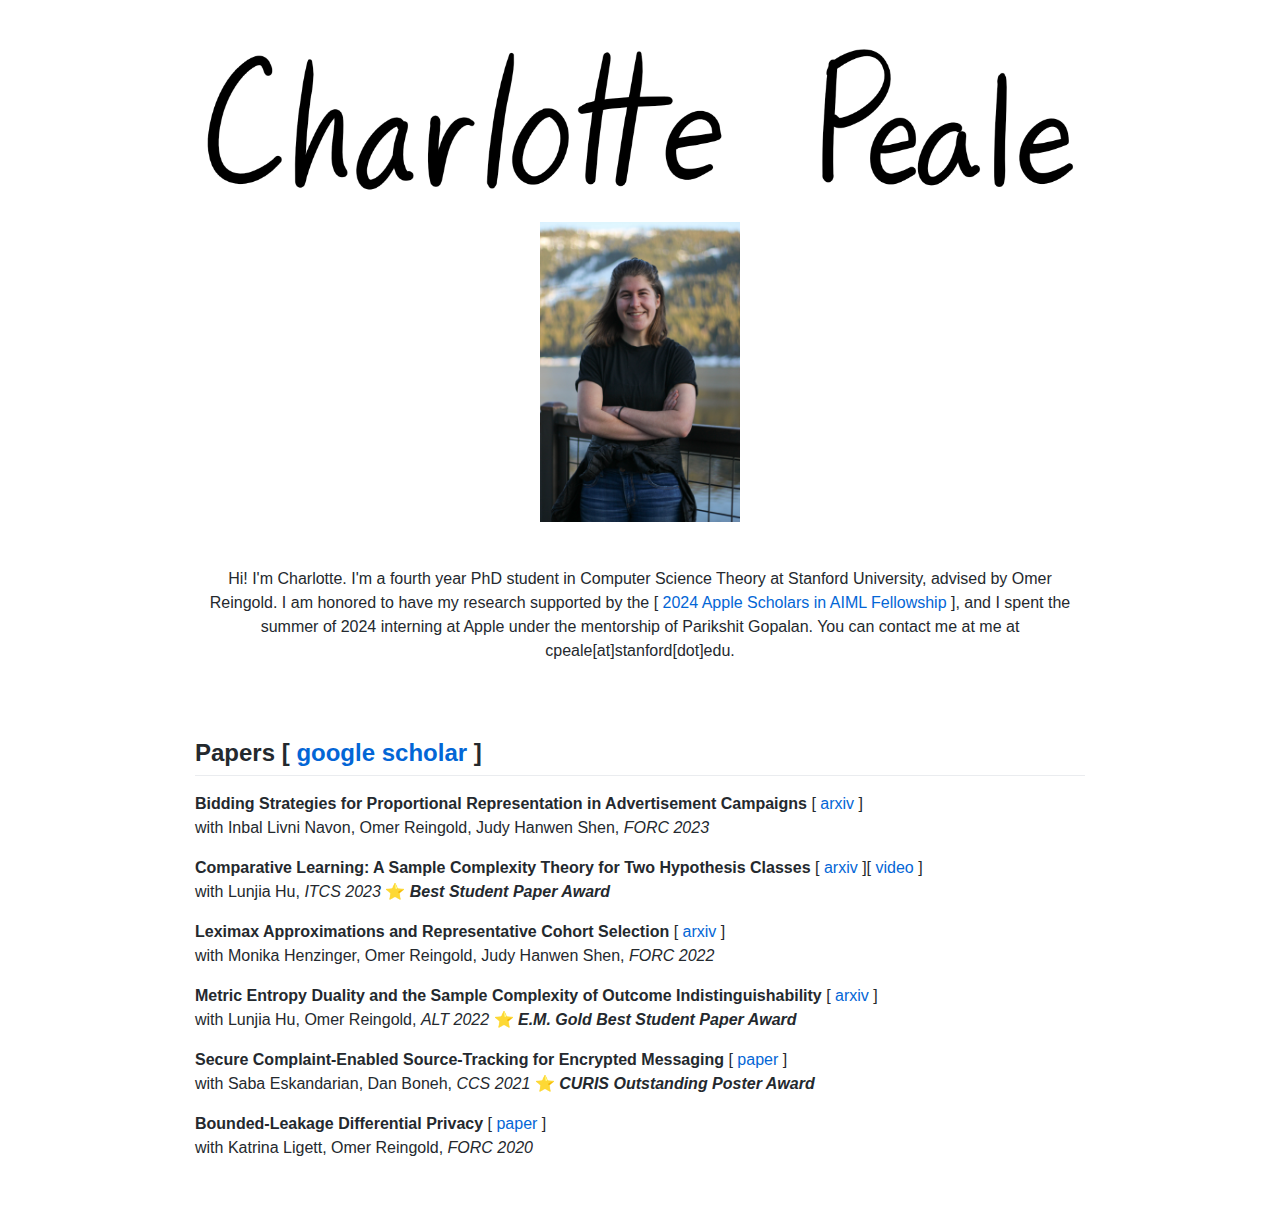
==== index.html @ a4fca71b "Update index.html" ====
<!DOCTYPE html>
<!-- saved from url=(0036)https://khwilson.github.io/TestRepo/ -->
<html><head><meta http-equiv="Content-Type" content="text/html; charset=UTF-8">
    <meta name="google-site-verification" content="NSke2ZAved2YnYrmVUtXbO1bOiIELW4wb2PtXs-U6ws" />
    <meta name="viewport" content="width=device-width, initial-scale=1, minimal-ui">
    <title>Charlotte Peale</title>
    <link rel="stylesheet" href="./index_files/github-markdown.css">
    <style>
      body {
        box-sizing: border-box;
        min-width: 200px;
        max-width: 980px;
        margin: 0 auto;
        padding: 45px;
      }
    </style>
  </head>
  <body><panel class="drweb_select-panel" style="display: none;">
  <div class="drweb_tool-panel">
    <div class="drweb_tool-icon drweb_tool-icon_show" data-co="restore-btn" title="restore"></div>
    <div class="drweb_tool-icon drweb_tool-icon_remove" data-co="remove-btn" title="remove"></div>
    <div class="drweb_fit-btn" data-co="fit-btn" title=""></div>
  </div>
  <span data-co="label">Select the elements you want to hide on this page.</span>
  <div class="drweb_btn" data-co="save">Save</div>
  <div class="drweb_btn" data-co="cancel">Cancel</div>
  <div class="drweb_panel-plug" data-co="plug" style="display: none"></div>
</panel>
    <article class="markdown-body">
      <p align="center">
        <img src='./index_files/name.PNG'>
      </p>

      <p align="center">
        <img src='./index_files/profpic.jpg' width="200" 
     >
      </p>

      <p align='center' style="margin-bottom:2cm;margin-top:1cm;">Hi! I'm Charlotte. I'm a fourth year PhD student in Computer Science Theory at Stanford University, advised by Omer Reingold. I am honored to have my research supported by the [<a href=https://machinelearning.apple.com/updates/apple-scholars-aiml-2024> 2024 Apple Scholars in AIML Fellowship </a>], and I spent the summer of 2024 interning at Apple under the mentorship of Parikshit Gopalan. You can contact me at me at cpeale[at]stanford[dot]edu.
      </p>

	
       <h2>Papers [ <a href="https://scholar.google.com/citations?user=eyzKXlMAAAAJ&hl=en&oi=sra">google scholar</a> ]</h2>
	<p><b>Bidding Strategies for Proportional Representation in Advertisement Campaigns</b> [<a href="https://arxiv.org/abs/2305.13542"> arxiv </a>]
	<br>with Inbal Livni Navon, Omer Reingold, Judy Hanwen Shen, <i>FORC 2023</i></p>

	<p> <b>Comparative Learning: A Sample Complexity Theory for Two Hypothesis Classes</b> [<a href="https://arxiv.org/abs/2211.09101"> arxiv </a>][<a href="https://www.youtube.com/watch?v=dEb4eYFjkvY"> video </a>]
	<br>with Lunjia Hu, <I>ITCS 2023</i>    &#11088;  <b><i>Best Student Paper Award</i></b></p>
	
	<p><b>Leximax Approximations and Representative Cohort Selection</b> [<a href="https://arxiv.org/abs/2205.01157"> arxiv </a>]
	<br>with Monika Henzinger, Omer Reingold, Judy Hanwen Shen, <i>FORC 2022</i></p>

	<p><b>Metric Entropy Duality and the Sample Complexity of Outcome Indistinguishability</b> [<a href="https://arxiv.org/abs/2203.04536"> arxiv </a>]
	<br>with Lunjia Hu, Omer Reingold, <i>ALT 2022</i> &#11088;  <b><i>E.M. Gold Best Student Paper Award</i></b></p>

	<p><b>Secure Complaint-Enabled Source-Tracking for Encrypted Messaging</b> [<a href="https://dl.acm.org/doi/10.1145/3460120.3484539#:~:text=Source%2Dtracking%20enables%20messaging%20platforms,the%20source%20can%20be%20identified."> paper </a>]
	<br>with Saba Eskandarian, Dan Boneh, <i>CCS 2021</I> &#11088;  <b><i>CURIS Outstanding Poster Award</i></b></p>

	<p><b>Bounded-Leakage Differential Privacy</b> [<a href="https://drops.dagstuhl.de/opus/volltexte/2020/12026/"> paper </a>]
	<br>with Katrina Ligett, Omer Reingold, <i>FORC 2020</i></p>
      
	<!--
      <div class="container">
        <div class="icon">
          <a href = 'pages/research.html'>
            <img src="./index_files/research.jpg">
          </a>
        </div>
        <div class="icon">
          <a href = 'pages/coursework.html'>
            <img src="./index_files/coursework_icon.jpg">
          </a>
        </div>
        <div class="icon">
          <a href = 'pages/employment.html'>
            <img src="./index_files/employment_icon.jpg">
          </a>
        </div>
      </div>
     -->
    </article>


</body></html>
---- index_files/github-markdown.css ----
/* Thanks to https://github.com/sindresorhus/github-markdown-css
 * MIT License
 */

@font-face {
  font-family: octicons-link;
  src: url([data-uri]) format('woff');
}

/*.container > div {
    display: inline-block;
    display: -moz-inline-box;
    /*display: inline; /* For IE7 */
  /*  zoom: 1; /* Trigger hasLayout */
  /*  width: 25%;
    text-align: center;
}*/

.container {
  display: flex;
  justify-content: space-evenly;
}

.icon {
  width: 20%;
}

.icon img {
  -webkit-transform: rotate(0) scale(1);
	transform: rotate(0) scale(1);
	-webkit-transition: .3s ease-in-out;
	transition: .3s ease-in-out;
}

.icon:hover img {
  -webkit-transform: rotate(-5deg) scale(1);
	transform: rotate(-5deg) scale(1);
}

.markdown-body {
  -ms-text-size-adjust: 100%;
  -webkit-text-size-adjust: 100%;
  line-height: 1.5;
  color: #24292e;
  font-family: -apple-system, BlinkMacSystemFont, "Segoe UI", Helvetica, Arial, sans-serif, "Apple Color Emoji", "Segoe UI Emoji", "Segoe UI Symbol";
  font-size: 16px;
  line-height: 1.5;
  word-wrap: break-word;
}

.markdown-body .pl-c {
  color: #6a737d;
}

.markdown-body .pl-c1,
.markdown-body .pl-s .pl-v {
  color: #005cc5;
}

.markdown-body .pl-e,
.markdown-body .pl-en {
  color: #6f42c1;
}

.markdown-body .pl-smi,
.markdown-body .pl-s .pl-s1 {
  color: #24292e;
}

.markdown-body .pl-ent {
  color: #22863a;
}

.markdown-body .pl-k {
  color: #d73a49;
}

.markdown-body .pl-s,
.markdown-body .pl-pds,
.markdown-body .pl-s .pl-pse .pl-s1,
.markdown-body .pl-sr,
.markdown-body .pl-sr .pl-cce,
.markdown-body .pl-sr .pl-sre,
.markdown-body .pl-sr .pl-sra {
  color: #032f62;
}

.markdown-body .pl-v,
.markdown-body .pl-smw {
  color: #e36209;
}

.markdown-body .pl-bu {
  color: #b31d28;
}

.markdown-body .pl-ii {
  color: #fafbfc;
  background-color: #b31d28;
}

.markdown-body .pl-c2 {
  color: #fafbfc;
  background-color: #d73a49;
}

.markdown-body .pl-c2::before {
  content: "^M";
}

.markdown-body .pl-sr .pl-cce {
  font-weight: bold;
  color: #22863a;
}

.markdown-body .pl-ml {
  color: #735c0f;
}

.markdown-body .pl-mh,
.markdown-body .pl-mh .pl-en,
.markdown-body .pl-ms {
  font-weight: bold;
  color: #005cc5;
}

.markdown-body .pl-mi {
  font-style: italic;
  color: #24292e;
}

.markdown-body .pl-mb {
  font-weight: bold;
  color: #24292e;
}

.markdown-body .pl-md {
  color: #b31d28;
  background-color: #ffeef0;
}

.markdown-body .pl-mi1 {
  color: #22863a;
  background-color: #f0fff4;
}

.markdown-body .pl-mc {
  color: #e36209;
  background-color: #ffebda;
}

.markdown-body .pl-mi2 {
  color: #f6f8fa;
  background-color: #005cc5;
}

.markdown-body .pl-mdr {
  font-weight: bold;
  color: #6f42c1;
}

.markdown-body .pl-ba {
  color: #586069;
}

.markdown-body .pl-sg {
  color: #959da5;
}

.markdown-body .pl-corl {
  text-decoration: underline;
  color: #032f62;
}

.markdown-body .octicon {
  display: inline-block;
  vertical-align: text-top;
  fill: currentColor;
}

.markdown-body a {
  background-color: transparent;
}

.markdown-body a:active,
.markdown-body a:hover {
  outline-width: 0;
}

.markdown-body strong {
  font-weight: inherit;
}

.markdown-body strong {
  font-weight: bolder;
}

.markdown-body h1 {
  font-size: 2em;
  margin: 0.67em 0;
}

.markdown-body img {
  border-style: none;
}

.markdown-body code,
.markdown-body kbd,
.markdown-body pre {
  font-family: monospace, monospace;
  font-size: 1em;
}

.markdown-body hr {
  box-sizing: content-box;
  height: 0;
  overflow: visible;
}

.markdown-body input {
  font: inherit;
  margin: 0;
}

.markdown-body input {
  overflow: visible;
}

.markdown-body [type="checkbox"] {
  box-sizing: border-box;
  padding: 0;
}

.markdown-body * {
  box-sizing: border-box;
}

.markdown-body input {
  font-family: inherit;
  font-size: inherit;
  line-height: inherit;
}

.markdown-body a {
  color: #0366d6;
  text-decoration: none;
}

.markdown-body a:hover {
  text-decoration: underline;
}

.markdown-body strong {
  font-weight: 600;
}

.markdown-body hr {
  height: 0;
  margin: 15px 0;
  overflow: hidden;
  background: transparent;
  border: 0;
  border-bottom: 1px solid #dfe2e5;
}

.markdown-body hr::before {
  display: table;
  content: "";
}

.markdown-body hr::after {
  display: table;
  clear: both;
  content: "";
}

.markdown-body table {
  border-spacing: 0;
  border-collapse: collapse;
}

.markdown-body td,
.markdown-body th {
  padding: 0;
}

.markdown-body h1,
.markdown-body h2,
.markdown-body h3,
.markdown-body h4,
.markdown-body h5,
.markdown-body h6 {
  margin-top: 0;
  margin-bottom: 0;
}

.markdown-body h1 {
  font-size: 32px;
  font-weight: 600;
}

.markdown-body h2 {
  font-size: 24px;
  font-weight: 600;
}

.markdown-body h3 {
  font-size: 20px;
  font-weight: 600;
}

.markdown-body h4 {
  font-size: 16px;
  font-weight: 600;
}

.markdown-body h5 {
  font-size: 14px;
  font-weight: 600;
}

.markdown-body h6 {
  font-size: 12px;
  font-weight: 600;
}

.markdown-body p {
  margin-top: 0;
  margin-bottom: 10px;
}

.markdown-body blockquote {
  margin: 0;
}

.markdown-body ul,
.markdown-body ol {
  padding-left: 0;
  margin-top: 0;
  margin-bottom: 0;
}

.markdown-body ol ol,
.markdown-body ul ol {
  list-style-type: lower-roman;
}

.markdown-body ul ul ol,
.markdown-body ul ol ol,
.markdown-body ol ul ol,
.markdown-body ol ol ol {
  list-style-type: lower-alpha;
}

.markdown-body dd {
  margin-left: 0;
}

.markdown-body code {
  font-family: "SFMono-Regular", Consolas, "Liberation Mono", Menlo, Courier, monospace;
  font-size: 12px;
}

.markdown-body pre {
  margin-top: 0;
  margin-bottom: 0;
  font-family: "SFMono-Regular", Consolas, "Liberation Mono", Menlo, Courier, monospace;
  font-size: 12px;
}

.markdown-body .octicon {
  vertical-align: text-bottom;
}

.markdown-body .pl-0 {
  padding-left: 0 !important;
}

.markdown-body .pl-1 {
  padding-left: 4px !important;
}

.markdown-body .pl-2 {
  padding-left: 8px !important;
}

.markdown-body .pl-3 {
  padding-left: 16px !important;
}

.markdown-body .pl-4 {
  padding-left: 24px !important;
}

.markdown-body .pl-5 {
  padding-left: 32px !important;
}

.markdown-body .pl-6 {
  padding-left: 40px !important;
}

.markdown-body::before {
  display: table;
  content: "";
}

.markdown-body::after {
  display: table;
  clear: both;
  content: "";
}

.markdown-body>*:first-child {
  margin-top: 0 !important;
}

.markdown-body>*:last-child {
  margin-bottom: 0 !important;
}

.markdown-body a:not([href]) {
  color: inherit;
  text-decoration: none;
}

.markdown-body .anchor {
  float: left;
  padding-right: 4px;
  margin-left: -20px;
  line-height: 1;
}

.markdown-body .anchor:focus {
  outline: none;
}

.markdown-body p,
.markdown-body blockquote,
.markdown-body ul,
.markdown-body ol,
.markdown-body dl,
.markdown-body table,
.markdown-body pre {
  margin-top: 0;
  margin-bottom: 16px;
}

.markdown-body hr {
  height: 0.25em;
  padding: 0;
  margin: 24px 0;
  background-color: #e1e4e8;
  border: 0;
}

.markdown-body blockquote {
  padding: 0 1em;
  color: #6a737d;
  border-left: 0.25em solid #dfe2e5;
}

.markdown-body blockquote>:first-child {
  margin-top: 0;
}

.markdown-body blockquote>:last-child {
  margin-bottom: 0;
}

.markdown-body kbd {
  display: inline-block;
  padding: 3px 5px;
  font-size: 11px;
  line-height: 10px;
  color: #444d56;
  vertical-align: middle;
  background-color: #fafbfc;
  border: solid 1px #c6cbd1;
  border-bottom-color: #959da5;
  border-radius: 3px;
  box-shadow: inset 0 -1px 0 #959da5;
}

.markdown-body h1,
.markdown-body h2,
.markdown-body h3,
.markdown-body h4,
.markdown-body h5,
.markdown-body h6 {
  margin-top: 24px;
  margin-bottom: 16px;
  font-weight: 600;
  line-height: 1.25;
}

.markdown-body h1 .octicon-link,
.markdown-body h2 .octicon-link,
.markdown-body h3 .octicon-link,
.markdown-body h4 .octicon-link,
.markdown-body h5 .octicon-link,
.markdown-body h6 .octicon-link {
  color: #1b1f23;
  vertical-align: middle;
  visibility: hidden;
}

.markdown-body h1:hover .anchor,
.markdown-body h2:hover .anchor,
.markdown-body h3:hover .anchor,
.markdown-body h4:hover .anchor,
.markdown-body h5:hover .anchor,
.markdown-body h6:hover .anchor {
  text-decoration: none;
}

.markdown-body h1:hover .anchor .octicon-link,
.markdown-body h2:hover .anchor .octicon-link,
.markdown-body h3:hover .anchor .octicon-link,
.markdown-body h4:hover .anchor .octicon-link,
.markdown-body h5:hover .anchor .octicon-link,
.markdown-body h6:hover .anchor .octicon-link {
  visibility: visible;
}

.markdown-body h1 {
  padding-bottom: 0.3em;
  font-size: 2em;
  border-bottom: 1px solid #eaecef;
}

.markdown-body h2 {
  padding-bottom: 0.3em;
  font-size: 1.5em;
  border-bottom: 1px solid #eaecef;
}

.markdown-body h3 {
  font-size: 1.25em;
}

.markdown-body h4 {
  font-size: 1em;
}

.markdown-body h5 {
  font-size: 0.875em;
}

.markdown-body h6 {
  font-size: 0.85em;
  color: #6a737d;
}

.markdown-body ul,
.markdown-body ol {
  padding-left: 2em;
}

.markdown-body ul ul,
.markdown-body ul ol,
.markdown-body ol ol,
.markdown-body ol ul {
  margin-top: 0;
  margin-bottom: 0;
}

.markdown-body li {
  word-wrap: break-all;
}

.markdown-body li>p {
  margin-top: 16px;
}

.markdown-body li+li {
  margin-top: 0.25em;
}

.markdown-body dl {
  padding: 0;
}

.markdown-body dl dt {
  padding: 0;
  margin-top: 16px;
  font-size: 1em;
  font-style: italic;
  font-weight: 600;
}

.markdown-body dl dd {
  padding: 0 16px;
  margin-bottom: 16px;
}

.markdown-body table {
  display: block;
  width: 100%;
  overflow: auto;
}

.markdown-body table th {
  font-weight: 600;
}

.markdown-body table th,
.markdown-body table td {
  padding: 6px 13px;
  border: 1px solid #dfe2e5;
}

.markdown-body table tr {
  background-color: #fff;
  border-top: 1px solid #c6cbd1;
}

.markdown-body table tr:nth-child(2n) {
  background-color: #f6f8fa;
}

.markdown-body img {
  max-width: 100%;
  box-sizing: content-box;
  background-color: #fff;
}

.markdown-body img[align=right] {
  padding-left: 20px;
}

.markdown-body img[align=left] {
  padding-right: 20px;
}

.markdown-body code {
  padding: 0.2em 0.4em;
  margin: 0;
  font-size: 85%;
  background-color: rgba(27,31,35,0.05);
  border-radius: 3px;
}

.markdown-body pre {
  word-wrap: normal;
}

.markdown-body pre>code {
  padding: 0;
  margin: 0;
  font-size: 100%;
  word-break: normal;
  white-space: pre;
  background: transparent;
  border: 0;
}

.markdown-body .highlight {
  margin-bottom: 16px;
}

.markdown-body .highlight pre {
  margin-bottom: 0;
  word-break: normal;
}

.markdown-body .highlight pre,
.markdown-body pre {
  padding: 16px;
  overflow: auto;
  font-size: 85%;
  line-height: 1.45;
  background-color: #f6f8fa;
  border-radius: 3px;
}

.markdown-body pre code {
  display: inline;
  max-width: auto;
  padding: 0;
  margin: 0;
  overflow: visible;
  line-height: inherit;
  word-wrap: normal;
  background-color: transparent;
  border: 0;
}

.markdown-body .full-commit .btn-outline:not(:disabled):hover {
  color: #005cc5;
  border-color: #005cc5;
}

.markdown-body kbd {
  display: inline-block;
  padding: 3px 5px;
  font: 11px "SFMono-Regular", Consolas, "Liberation Mono", Menlo, Courier, monospace;
  line-height: 10px;
  color: #444d56;
  vertical-align: middle;
  background-color: #fafbfc;
  border: solid 1px #d1d5da;
  border-bottom-color: #c6cbd1;
  border-radius: 3px;
  box-shadow: inset 0 -1px 0 #c6cbd1;
}

.markdown-body :checked+.radio-label {
  position: relative;
  z-index: 1;
  border-color: #0366d6;
}

.markdown-body .task-list-item {
  list-style-type: none;
}

.markdown-body .task-list-item+.task-list-item {
  margin-top: 3px;
}

.markdown-body .task-list-item input {
  margin: 0 0.2em 0.25em -1.6em;
  vertical-align: middle;
}

.markdown-body hr {
  border-bottom-color: #eee;
}
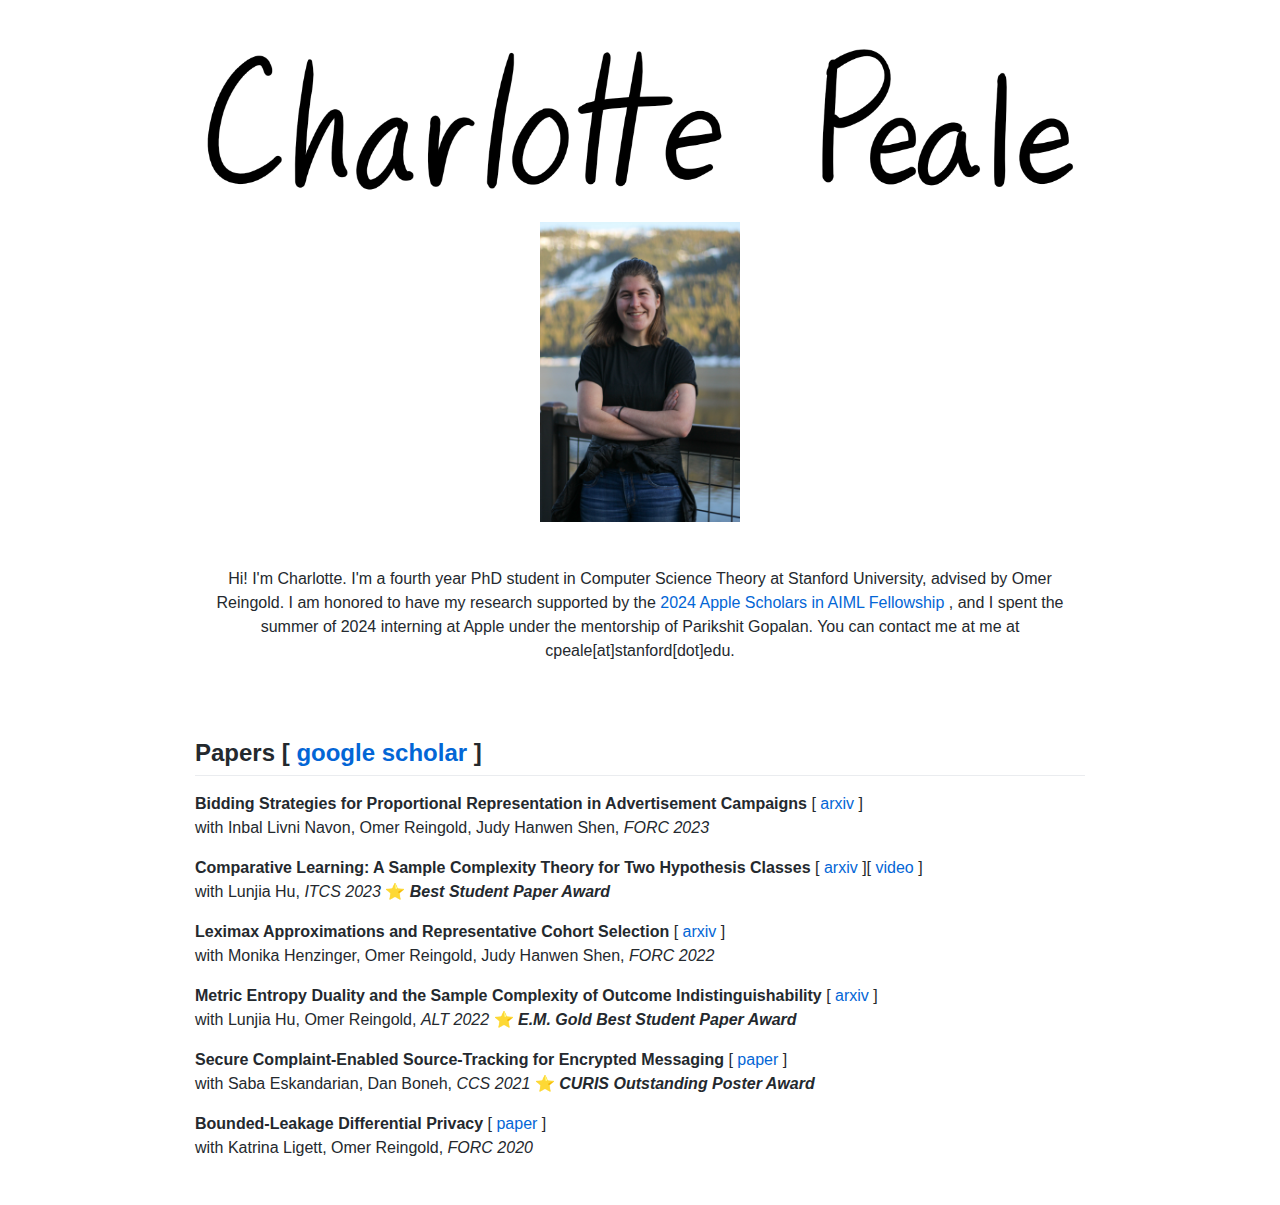
==== commit c86e62b7: "Update index.html" ====
--- a/index.html
+++ b/index.html
@@ -36,7 +36,7 @@
      >
       </p>
 
-      <p align='center' style="margin-bottom:2cm;margin-top:1cm;">Hi! I'm Charlotte. I'm a fourth year PhD student in Computer Science Theory at Stanford University, advised by Omer Reingold. I am honored to have my research supported by the [<a href=https://machinelearning.apple.com/updates/apple-scholars-aiml-2024> 2024 Apple Scholars in AIML Fellowship </a>], and I spent the summer of 2024 interning at Apple under the mentorship of Parikshit Gopalan. You can contact me at me at cpeale[at]stanford[dot]edu.
+      <p align='center' style="margin-bottom:2cm;margin-top:1cm;">Hi! I'm Charlotte. I'm a fourth year PhD student in Computer Science Theory at Stanford University, advised by Omer Reingold. I am honored to have my research supported by the <a href=https://machinelearning.apple.com/updates/apple-scholars-aiml-2024> 2024 Apple Scholars in AIML Fellowship </a>, and I spent the summer of 2024 interning at Apple under the mentorship of Parikshit Gopalan. You can contact me at me at cpeale[at]stanford[dot]edu.
       </p>
 
 	
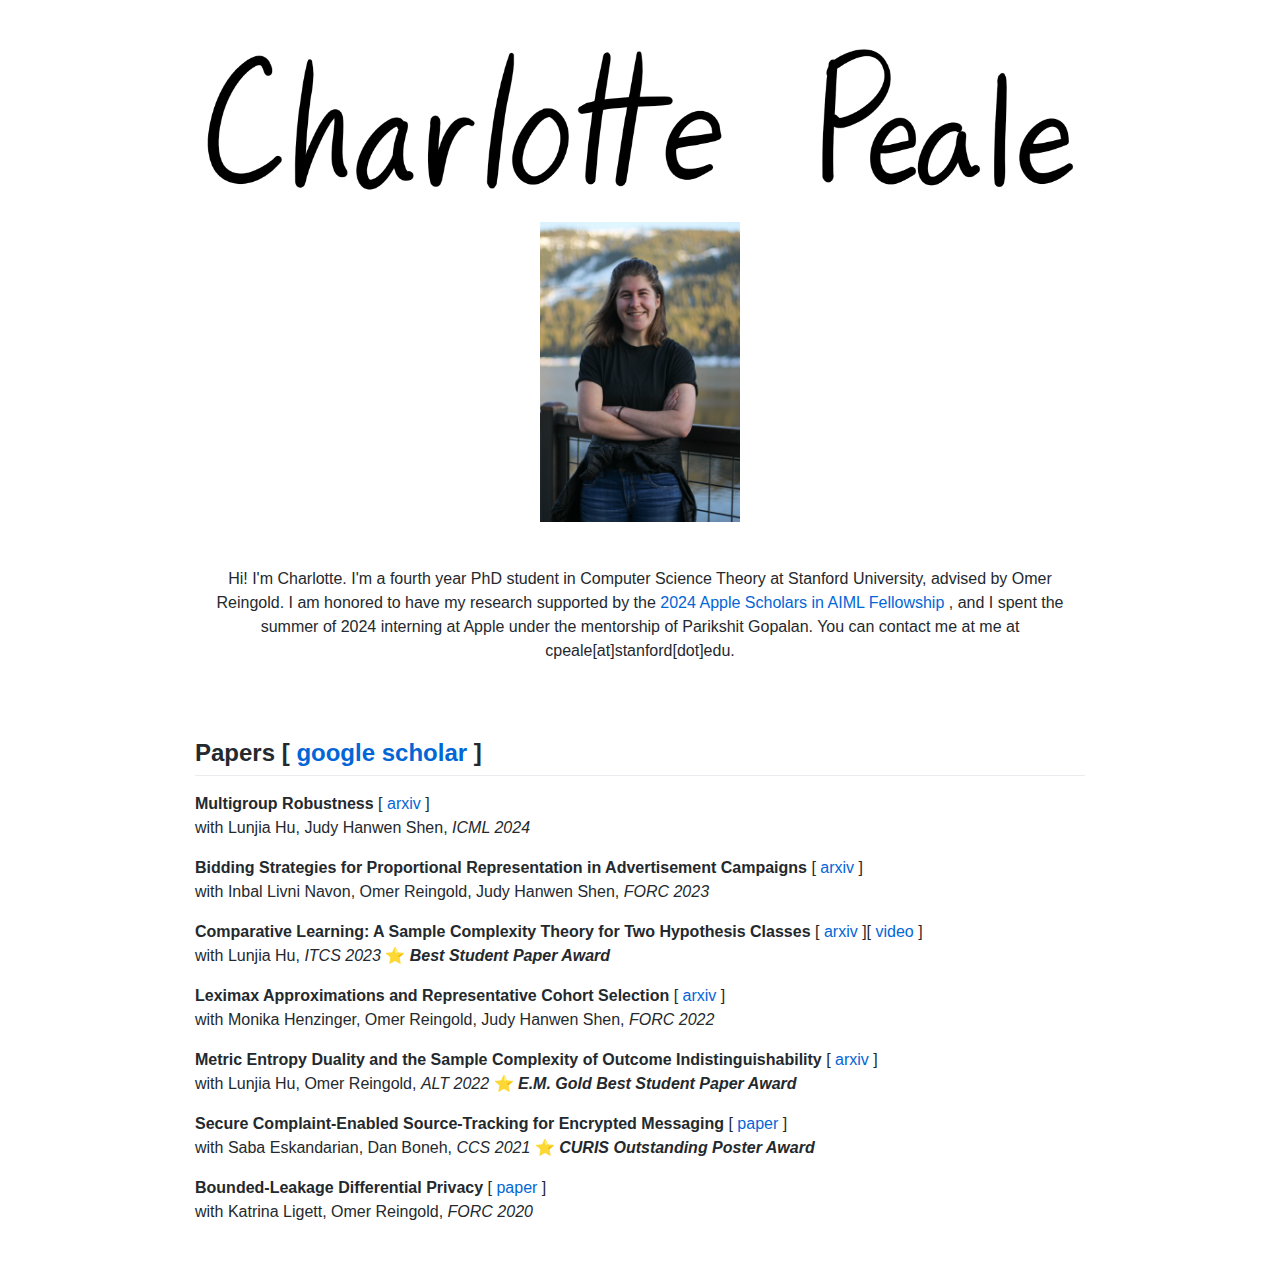
==== commit b5f09260: "Update index.html" ====
--- a/index.html
+++ b/index.html
@@ -41,6 +41,9 @@
 
 	
        <h2>Papers [ <a href="https://scholar.google.com/citations?user=eyzKXlMAAAAJ&hl=en&oi=sra">google scholar</a> ]</h2>
+	<p><b>Multigroup Robustness</b> [<a href="https://arxiv.org/abs/2405.00614"> arxiv </a>]
+	<br>with Lunjia Hu, Judy Hanwen Shen, <i>ICML 2024</i></p>
+	    
 	<p><b>Bidding Strategies for Proportional Representation in Advertisement Campaigns</b> [<a href="https://arxiv.org/abs/2305.13542"> arxiv </a>]
 	<br>with Inbal Livni Navon, Omer Reingold, Judy Hanwen Shen, <i>FORC 2023</i></p>
 
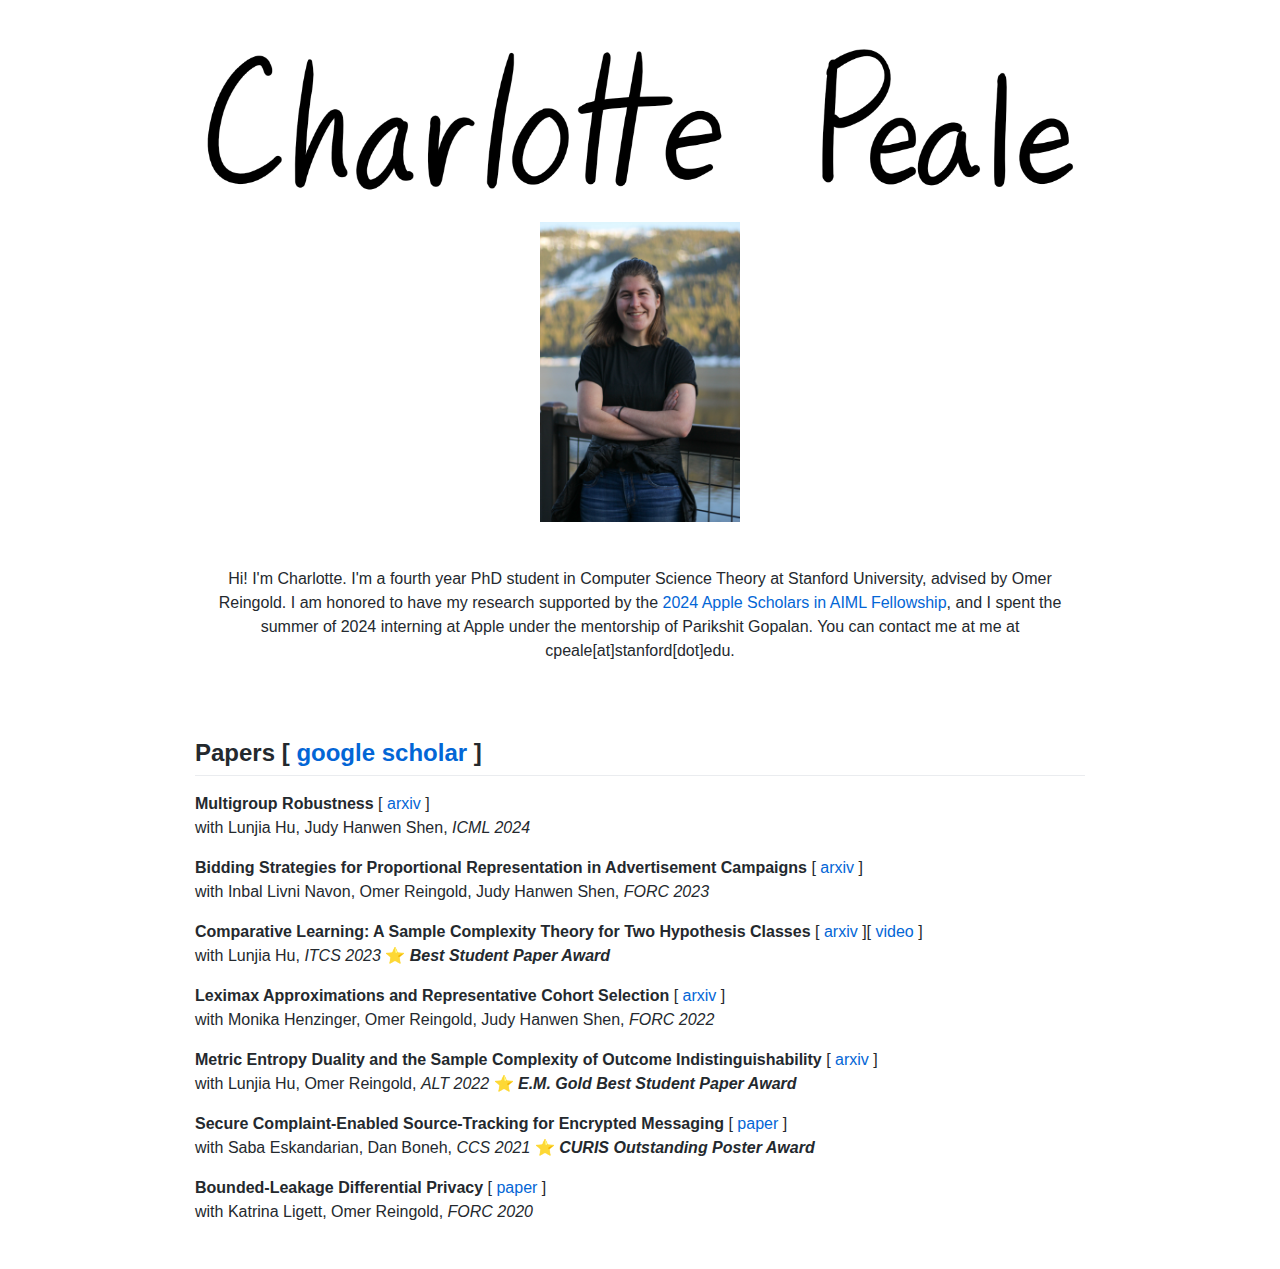
==== commit 65f8682b: "Update index.html" ====
--- a/index.html
+++ b/index.html
@@ -36,7 +36,7 @@
      >
       </p>
 
-      <p align='center' style="margin-bottom:2cm;margin-top:1cm;">Hi! I'm Charlotte. I'm a fourth year PhD student in Computer Science Theory at Stanford University, advised by Omer Reingold. I am honored to have my research supported by the <a href=https://machinelearning.apple.com/updates/apple-scholars-aiml-2024> 2024 Apple Scholars in AIML Fellowship </a>, and I spent the summer of 2024 interning at Apple under the mentorship of Parikshit Gopalan. You can contact me at me at cpeale[at]stanford[dot]edu.
+      <p align='center' style="margin-bottom:2cm;margin-top:1cm;">Hi! I'm Charlotte. I'm a fourth year PhD student in Computer Science Theory at Stanford University, advised by Omer Reingold. I am honored to have my research supported by the <a href=https://machinelearning.apple.com/updates/apple-scholars-aiml-2024>2024 Apple Scholars in AIML Fellowship</a>, and I spent the summer of 2024 interning at Apple under the mentorship of Parikshit Gopalan. You can contact me at me at cpeale[at]stanford[dot]edu.
       </p>
 
 	
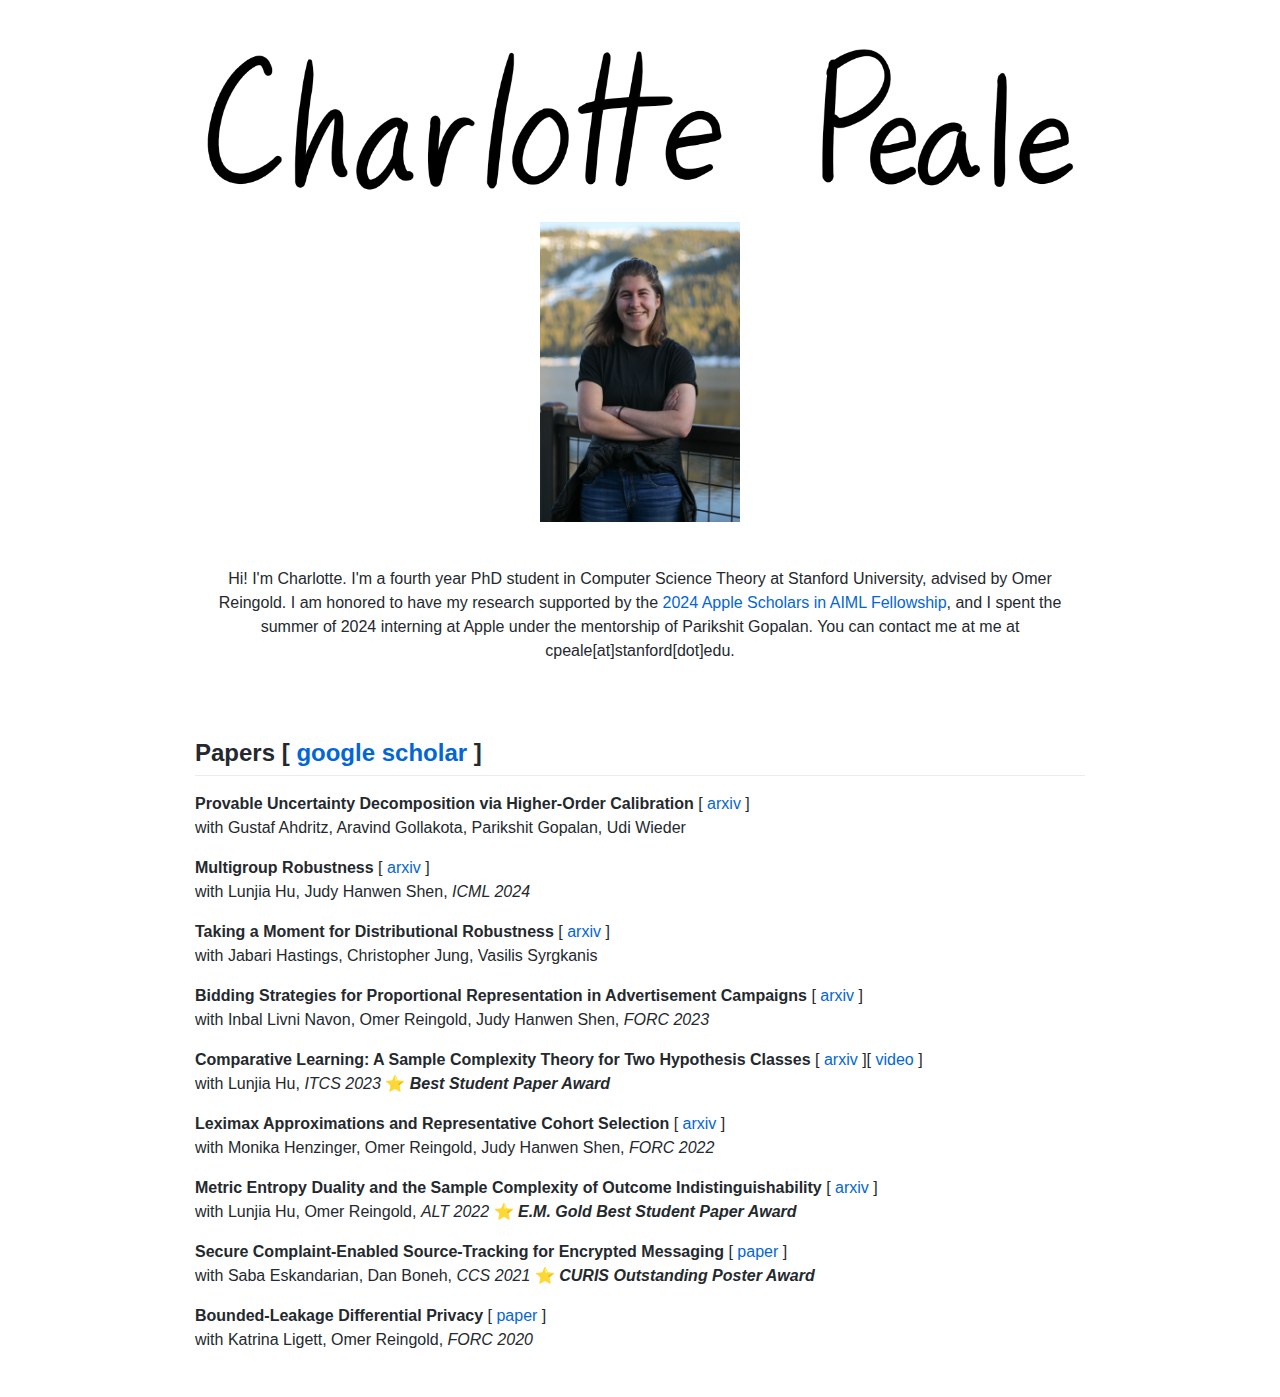
==== commit 880a49cc: "Update index.html" ====
--- a/index.html
+++ b/index.html
@@ -41,8 +41,14 @@
 
 	
        <h2>Papers [ <a href="https://scholar.google.com/citations?user=eyzKXlMAAAAJ&hl=en&oi=sra">google scholar</a> ]</h2>
+	<p><b>Provable Uncertainty Decomposition via Higher-Order Calibration</b> [<a href="https://arxiv.org/abs/2412.18808"> arxiv </a>]
+	<br>with Gustaf Ahdritz, Aravind Gollakota, Parikshit Gopalan, Udi Wieder</p>
+	    
 	<p><b>Multigroup Robustness</b> [<a href="https://arxiv.org/abs/2405.00614"> arxiv </a>]
 	<br>with Lunjia Hu, Judy Hanwen Shen, <i>ICML 2024</i></p>
+
+	<p><b>Taking a Moment for Distributional Robustness</b> [<a href="https://arxiv.org/abs/2405.05461"> arxiv </a>]
+	<br>with Jabari Hastings, Christopher Jung, Vasilis Syrgkanis</p>
 	    
 	<p><b>Bidding Strategies for Proportional Representation in Advertisement Campaigns</b> [<a href="https://arxiv.org/abs/2305.13542"> arxiv </a>]
 	<br>with Inbal Livni Navon, Omer Reingold, Judy Hanwen Shen, <i>FORC 2023</i></p>
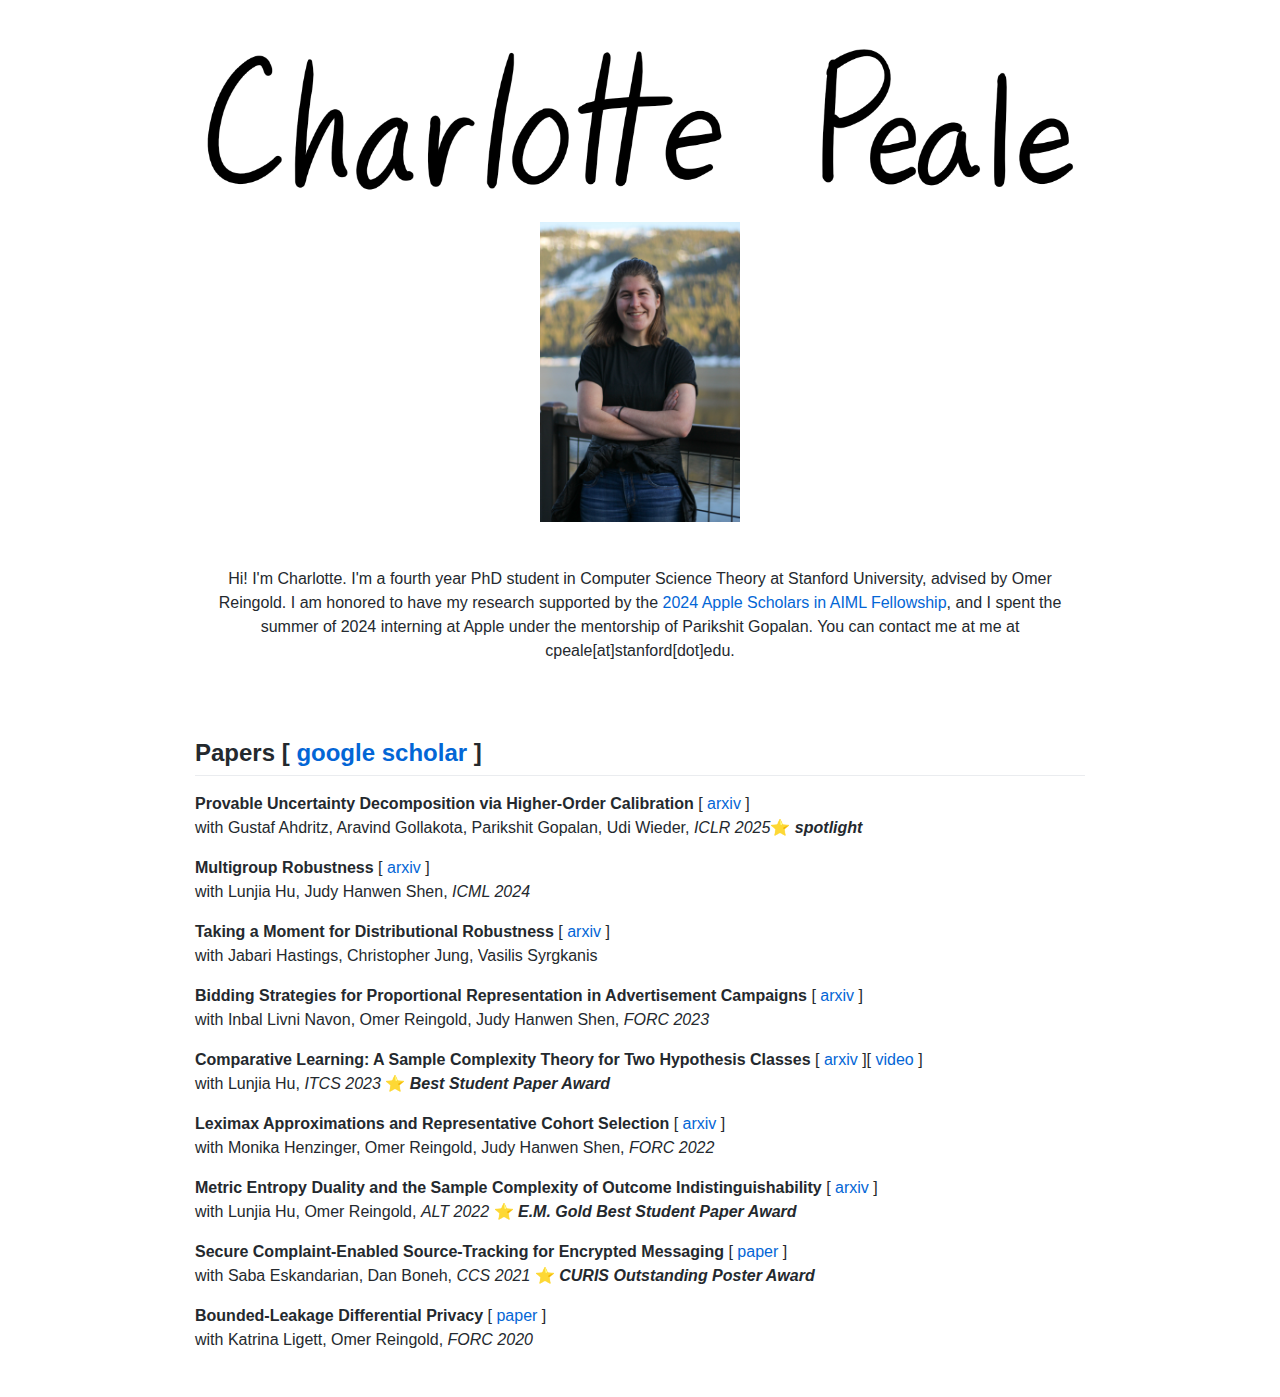
==== commit 9d3b1fb2: "Update index.html" ====
--- a/index.html
+++ b/index.html
@@ -42,7 +42,7 @@
 	
        <h2>Papers [ <a href="https://scholar.google.com/citations?user=eyzKXlMAAAAJ&hl=en&oi=sra">google scholar</a> ]</h2>
 	<p><b>Provable Uncertainty Decomposition via Higher-Order Calibration</b> [<a href="https://arxiv.org/abs/2412.18808"> arxiv </a>]
-	<br>with Gustaf Ahdritz, Aravind Gollakota, Parikshit Gopalan, Udi Wieder</p>
+	<br>with Gustaf Ahdritz, Aravind Gollakota, Parikshit Gopalan, Udi Wieder, <i>ICLR 2025</i>&#11088;  <b><i>spotlight</i></b></p>
 	    
 	<p><b>Multigroup Robustness</b> [<a href="https://arxiv.org/abs/2405.00614"> arxiv </a>]
 	<br>with Lunjia Hu, Judy Hanwen Shen, <i>ICML 2024</i></p>
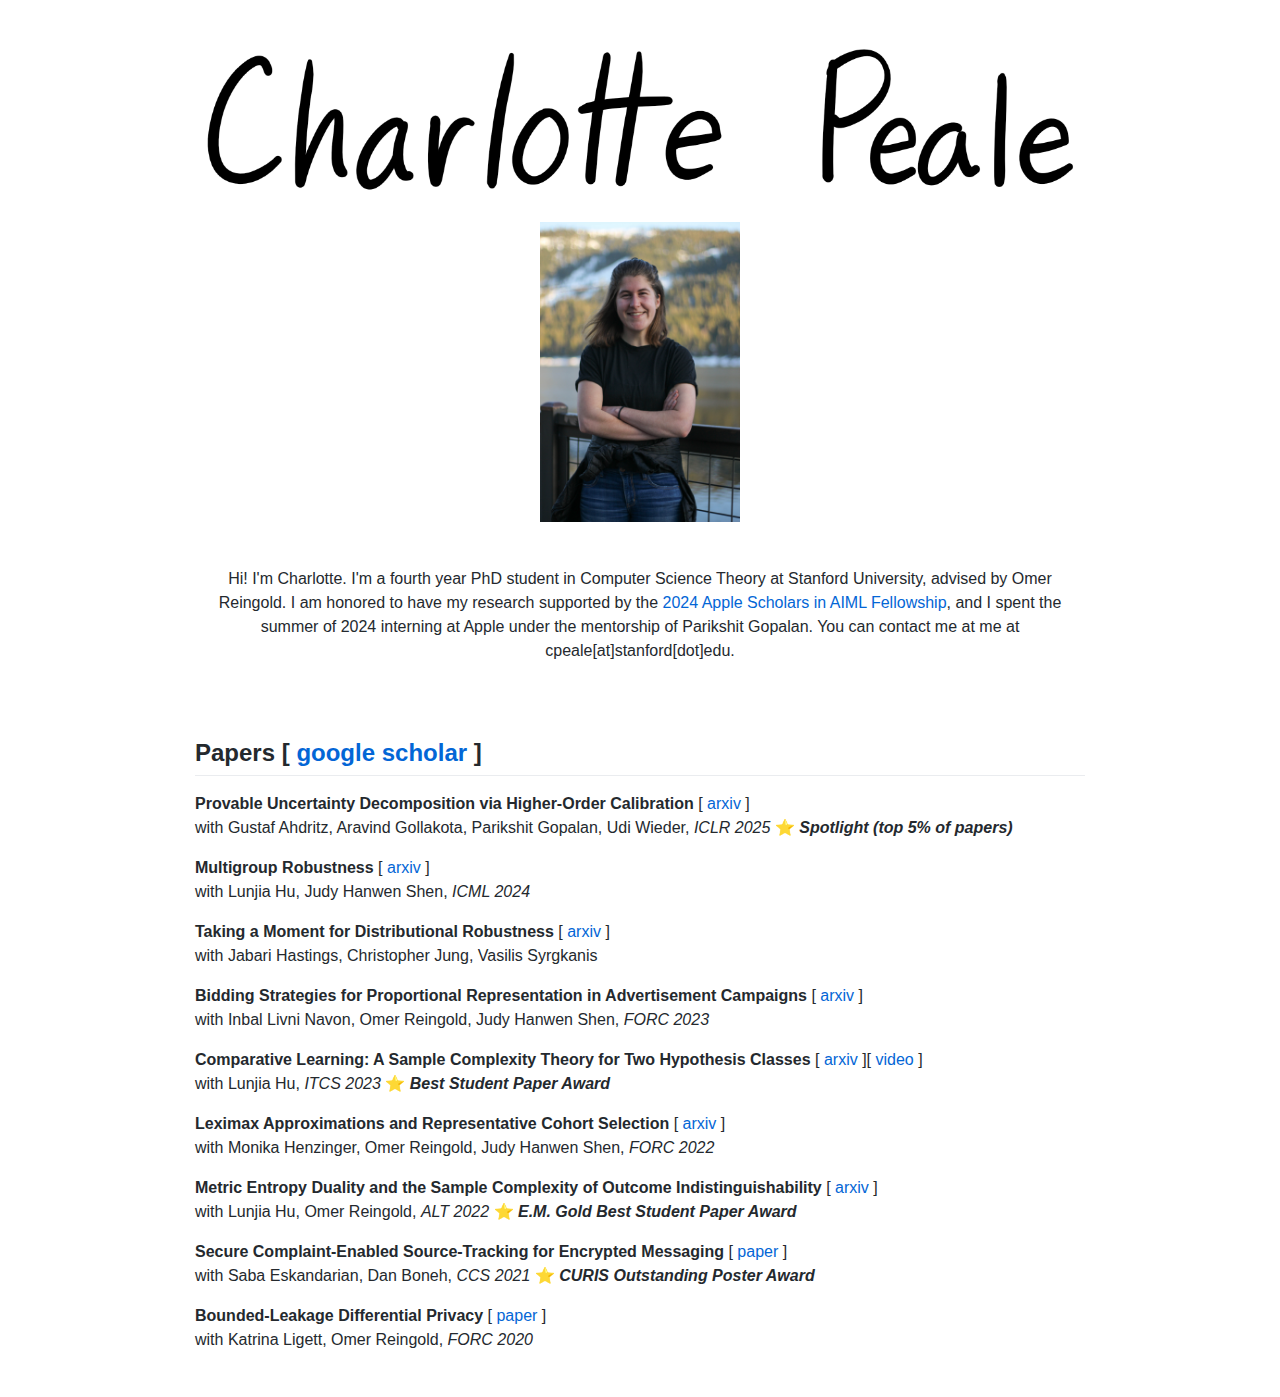
==== commit b344bb73: "Update index.html" ====
--- a/index.html
+++ b/index.html
@@ -42,7 +42,7 @@
 	
        <h2>Papers [ <a href="https://scholar.google.com/citations?user=eyzKXlMAAAAJ&hl=en&oi=sra">google scholar</a> ]</h2>
 	<p><b>Provable Uncertainty Decomposition via Higher-Order Calibration</b> [<a href="https://arxiv.org/abs/2412.18808"> arxiv </a>]
-	<br>with Gustaf Ahdritz, Aravind Gollakota, Parikshit Gopalan, Udi Wieder, <i>ICLR 2025</i>&#11088;  <b><i>spotlight</i></b></p>
+	<br>with Gustaf Ahdritz, Aravind Gollakota, Parikshit Gopalan, Udi Wieder, <i>ICLR 2025</i>   &#11088;  <b><i>Spotlight (top 5% of papers)</i></b></p>
 	    
 	<p><b>Multigroup Robustness</b> [<a href="https://arxiv.org/abs/2405.00614"> arxiv </a>]
 	<br>with Lunjia Hu, Judy Hanwen Shen, <i>ICML 2024</i></p>
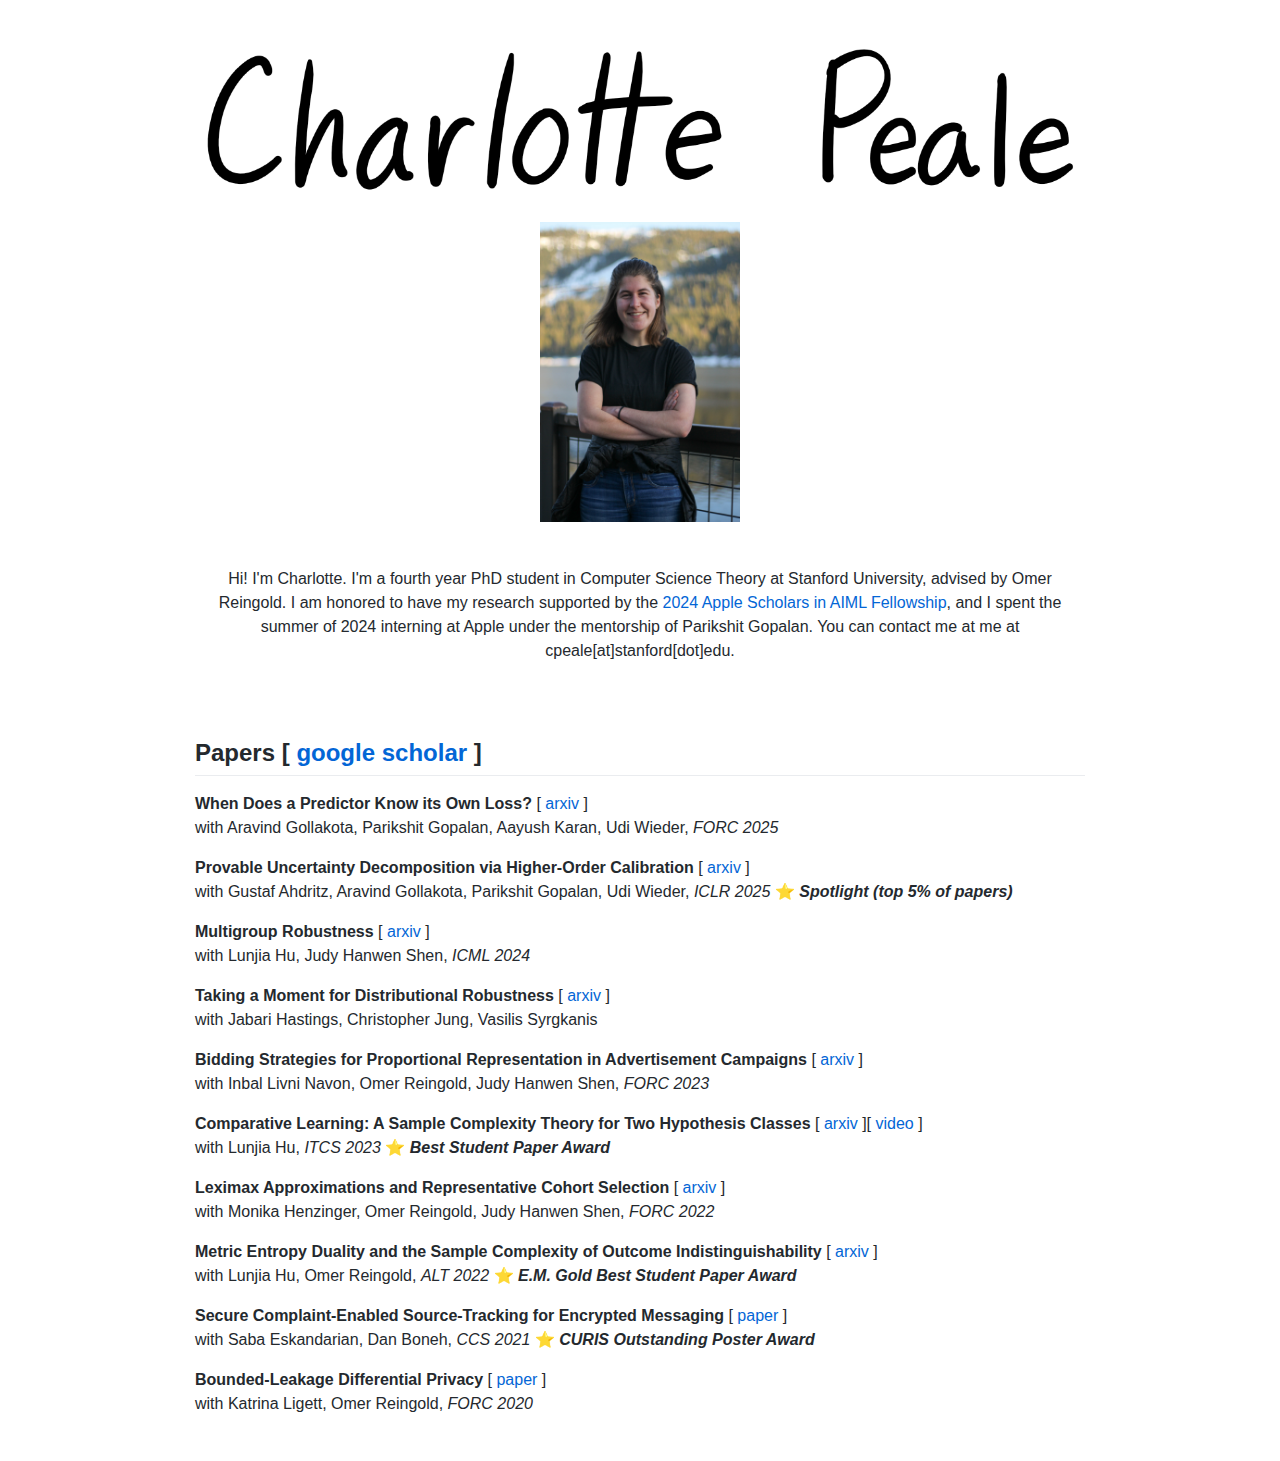
==== commit 97cdb3cb: "Update index.html" ====
--- a/index.html
+++ b/index.html
@@ -41,6 +41,9 @@
 
 	
        <h2>Papers [ <a href="https://scholar.google.com/citations?user=eyzKXlMAAAAJ&hl=en&oi=sra">google scholar</a> ]</h2>
+	<p><b>When Does a Predictor Know its Own Loss?</b> [<a href="https://arxiv.org/abs/2502.20375"> arxiv </a>]
+	<br>with Aravind Gollakota, Parikshit Gopalan, Aayush Karan, Udi Wieder, <i>FORC 2025</i>   
+	
 	<p><b>Provable Uncertainty Decomposition via Higher-Order Calibration</b> [<a href="https://arxiv.org/abs/2412.18808"> arxiv </a>]
 	<br>with Gustaf Ahdritz, Aravind Gollakota, Parikshit Gopalan, Udi Wieder, <i>ICLR 2025</i>   &#11088;  <b><i>Spotlight (top 5% of papers)</i></b></p>
 	    
